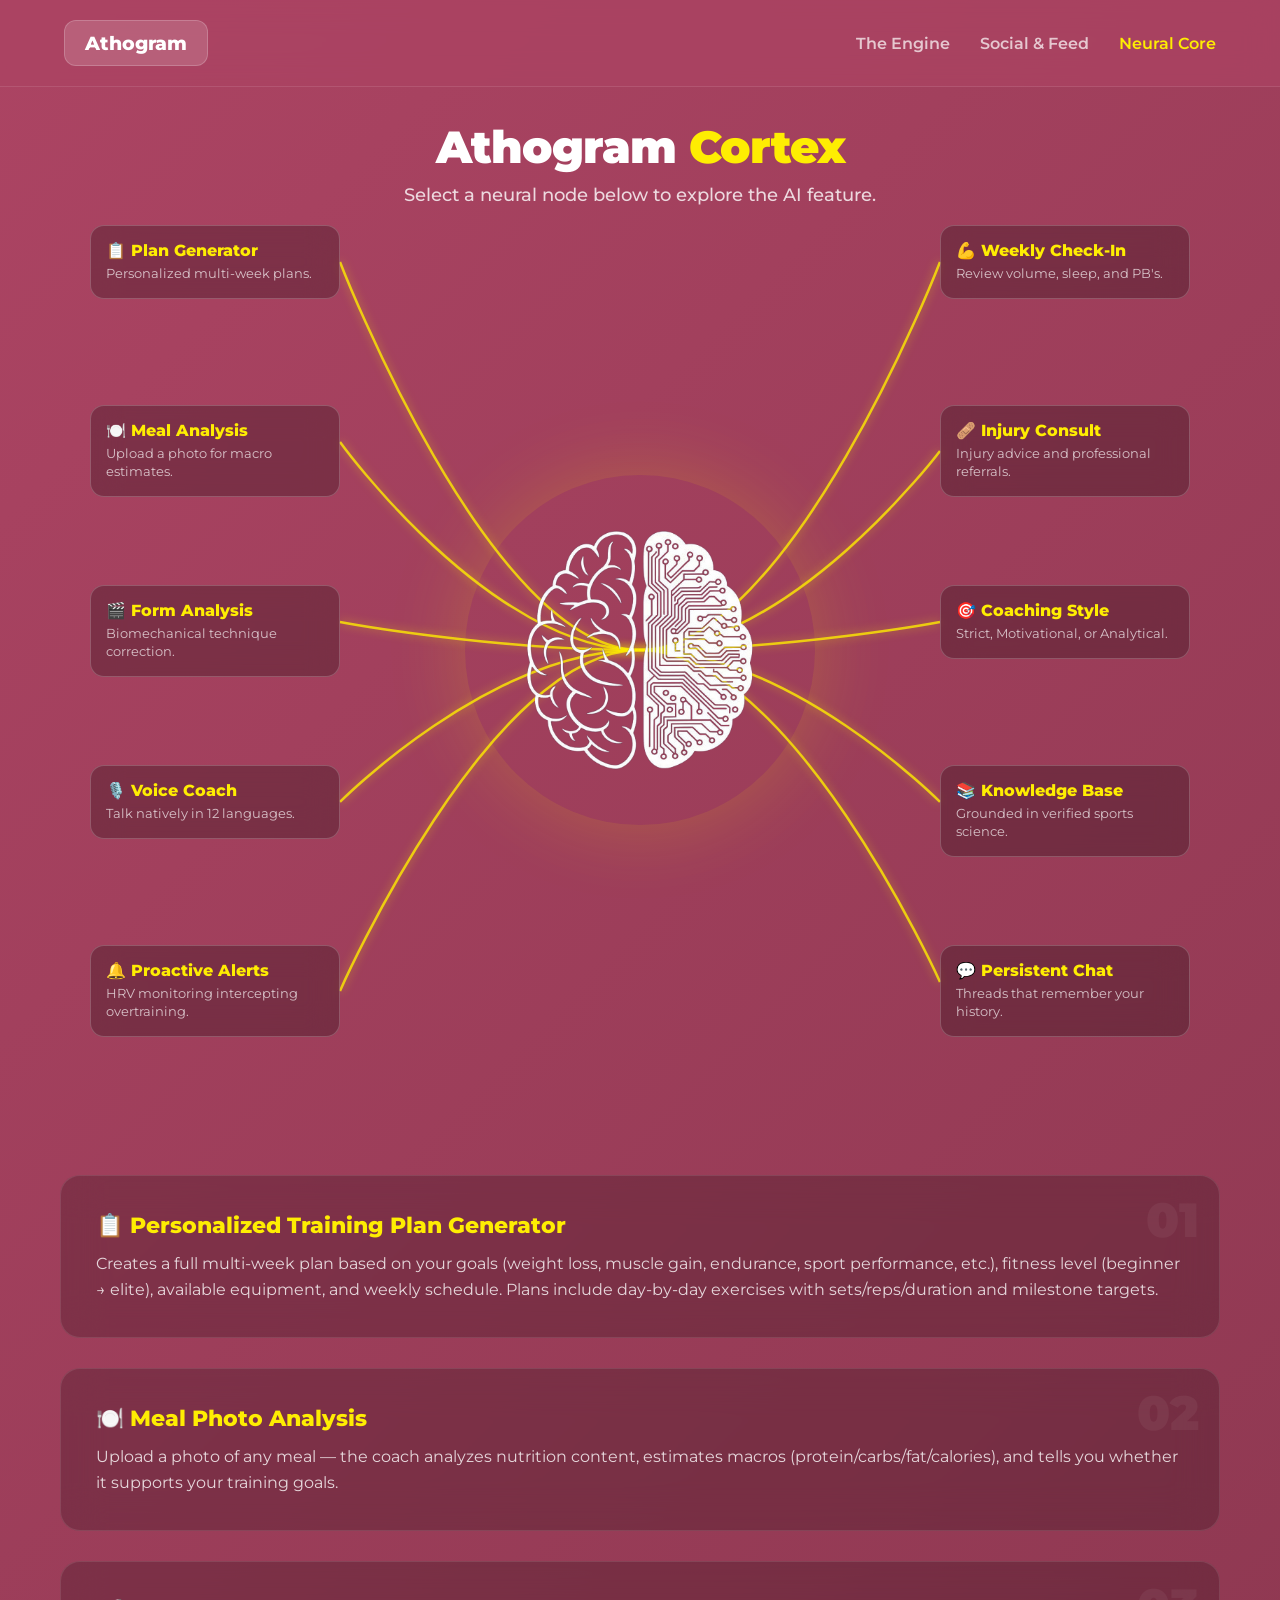
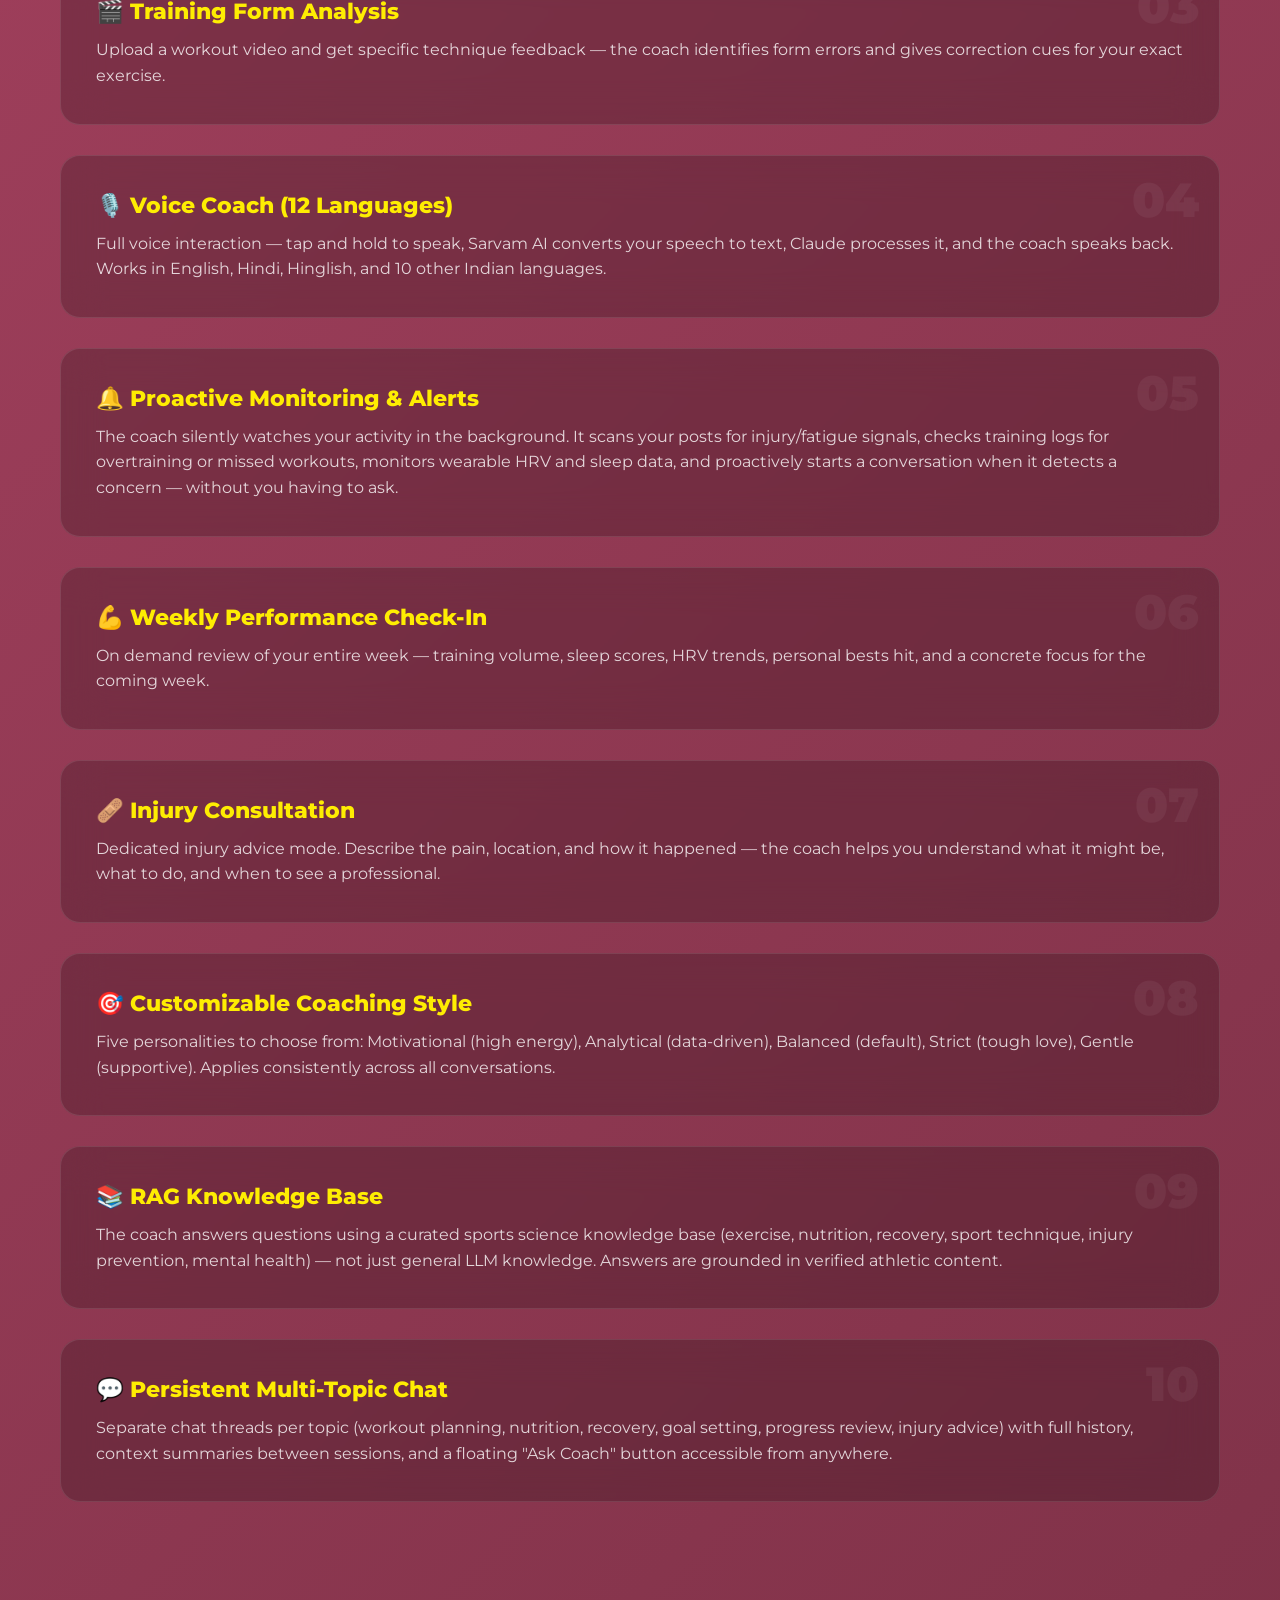
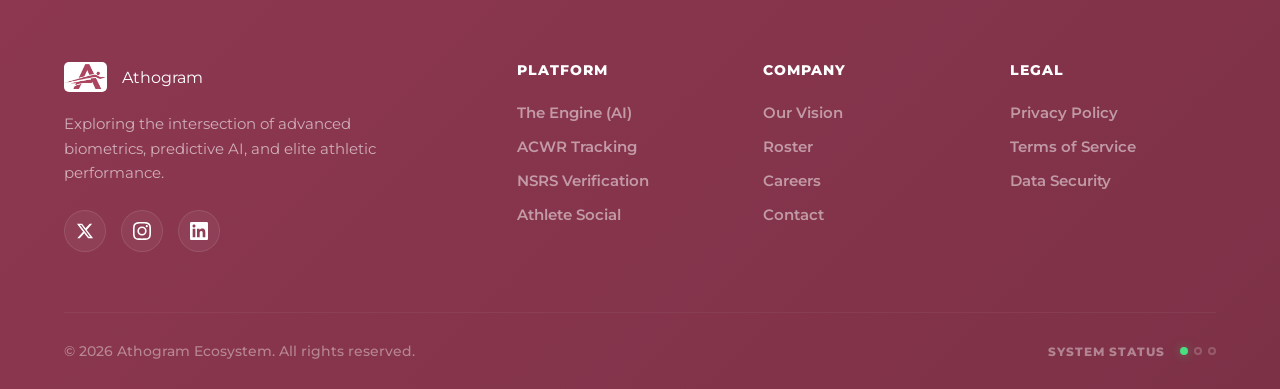
==== ai-brain.html @ 159684e1 "Add files via upload" ====
<!DOCTYPE html>
<html lang="en">
<head>
    <meta charset="UTF-8">
    <meta name="viewport" content="width=device-width, initial-scale=1.0">
    <title>Athogram | AI Features & Neural Core</title>
    <link href="https://fonts.googleapis.com/css2?family=Montserrat:wght@400;500;600;700;800;900&display=swap" rel="stylesheet">
    
    <link rel="stylesheet" href="ai-brain.css">
</head>
<body>

    <nav class="top-nav">
        <div class="logo-header-wrapper">
            <a href="index.html">
                <div class="logo-card">
                    Athogram
                </div>
            </a>
        </div>

        <button class="hamburger-btn" aria-label="Toggle Menu">
            <span></span><span></span><span></span>
        </button>

        <div class="nav-links">
            <a href="index.html">The Engine</a>
            <a href="social.html">Social & Feed</a>
            <a href="#" class="active">Neural Core</a>
        </div>
    </nav>

    <div class="page-title">
        <h1>Athogram <span style="color: var(--accent);">Cortex</span></h1>
        <p>Select a neural node below to explore the AI feature.</p>
    </div>

    <section class="neural-hero">
        <div class="neural-hub-wrapper" id="hub-container">
            <svg id="branch-canvas" width="100%" height="100%"></svg>

            <div class="brain-center" id="brain">
                <img src="images/brain.png" alt="Athogram AI Brain">
            </div>

            <a href="#feat-1" class="feature-node left-side" style="top: 0px;">
                <h3>📋 Plan Generator</h3>
                <p>Personalized multi-week plans.</p>
            </a>
            <a href="#feat-2" class="feature-node left-side" style="top: 180px;">
                <h3>🍽️ Meal Analysis</h3>
                <p>Upload a photo for macro estimates.</p>
            </a>
            <a href="#feat-3" class="feature-node left-side" style="top: 360px;">
                <h3>🎬 Form Analysis</h3>
                <p>Biomechanical technique correction.</p>
            </a>
            <a href="#feat-4" class="feature-node left-side" style="top: 540px;">
                <h3>🎙️ Voice Coach</h3>
                <p>Talk natively in 12 languages.</p>
            </a>
            <a href="#feat-5" class="feature-node left-side" style="top: 720px;">
                <h3>🔔 Proactive Alerts</h3>
                <p>HRV monitoring intercepting overtraining.</p>
            </a>

            <a href="#feat-6" class="feature-node right-side" style="top: 0px;">
                <h3>💪 Weekly Check-In</h3>
                <p>Review volume, sleep, and PB's.</p>
            </a>
            <a href="#feat-7" class="feature-node right-side" style="top: 180px;">
                <h3>🩹 Injury Consult</h3>
                <p>Injury advice and professional referrals.</p>
            </a>
            <a href="#feat-8" class="feature-node right-side" style="top: 360px;">
                <h3>🎯 Coaching Style</h3>
                <p>Strict, Motivational, or Analytical.</p>
            </a>
            <a href="#feat-9" class="feature-node right-side" style="top: 540px;">
                <h3>📚 Knowledge Base</h3>
                <p>Grounded in verified sports science.</p>
            </a>
            <a href="#feat-10" class="feature-node right-side" style="top: 720px;">
                <h3>💬 Persistent Chat</h3>
                <p>Threads that remember your history.</p>
            </a>
        </div>
    </section>

    <section class="feature-details-container">
        
        <div class="detail-card" id="feat-1">
            <span class="card-number">01</span>
            <h2>📋 Personalized Training Plan Generator</h2>
            <p>Creates a full multi-week plan based on your goals (weight loss, muscle gain, endurance, sport performance, etc.), fitness level (beginner → elite), available equipment, and weekly schedule. Plans include day-by-day exercises with sets/reps/duration and milestone targets.</p>
        </div>

        <div class="detail-card" id="feat-2">
            <span class="card-number">02</span>
            <h2>🍽️ Meal Photo Analysis</h2>
            <p>Upload a photo of any meal — the coach analyzes nutrition content, estimates macros (protein/carbs/fat/calories), and tells you whether it supports your training goals.</p>
        </div>

        <div class="detail-card" id="feat-3">
            <span class="card-number">03</span>
            <h2>🎬 Training Form Analysis</h2>
            <p>Upload a workout video and get specific technique feedback — the coach identifies form errors and gives correction cues for your exact exercise.</p>
        </div>

        <div class="detail-card" id="feat-4">
            <span class="card-number">04</span>
            <h2>🎙️ Voice Coach (12 Languages)</h2>
            <p>Full voice interaction — tap and hold to speak, Sarvam AI converts your speech to text, Claude processes it, and the coach speaks back. Works in English, Hindi, Hinglish, and 10 other Indian languages.</p>
        </div>

        <div class="detail-card" id="feat-5">
            <span class="card-number">05</span>
            <h2>🔔 Proactive Monitoring & Alerts</h2>
            <p>The coach silently watches your activity in the background. It scans your posts for injury/fatigue signals, checks training logs for overtraining or missed workouts, monitors wearable HRV and sleep data, and proactively starts a conversation when it detects a concern — without you having to ask.</p>
        </div>

        <div class="detail-card" id="feat-6">
            <span class="card-number">06</span>
            <h2>💪 Weekly Performance Check-In</h2>
            <p>On demand review of your entire week — training volume, sleep scores, HRV trends, personal bests hit, and a concrete focus for the coming week.</p>
        </div>

        <div class="detail-card" id="feat-7">
            <span class="card-number">07</span>
            <h2>🩹 Injury Consultation</h2>
            <p>Dedicated injury advice mode. Describe the pain, location, and how it happened — the coach helps you understand what it might be, what to do, and when to see a professional.</p>
        </div>

        <div class="detail-card" id="feat-8">
            <span class="card-number">08</span>
            <h2>🎯 Customizable Coaching Style</h2>
            <p>Five personalities to choose from: Motivational (high energy), Analytical (data-driven), Balanced (default), Strict (tough love), Gentle (supportive). Applies consistently across all conversations.</p>
        </div>

        <div class="detail-card" id="feat-9">
            <span class="card-number">09</span>
            <h2>📚 RAG Knowledge Base</h2>
            <p>The coach answers questions using a curated sports science knowledge base (exercise, nutrition, recovery, sport technique, injury prevention, mental health) — not just general LLM knowledge. Answers are grounded in verified athletic content.</p>
        </div>

        <div class="detail-card" id="feat-10">
            <span class="card-number">10</span>
            <h2>💬 Persistent Multi-Topic Chat</h2>
            <p>Separate chat threads per topic (workout planning, nutrition, recovery, goal setting, progress review, injury advice) with full history, context summaries between sessions, and a floating "Ask Coach" button accessible from anywhere.</p>
        </div>

    </section>

    <footer class="mega-footer">
            <div class="footer-grid">
                <div class="footer-brand-col">
                    <div class="footer-logo">
                         <img src="images/logo.jpg" alt="Athogram Logo" class="custom-logo">
                        <span class="brand-text">Athogram</span>
                    </div>
                    <p>Exploring the intersection of advanced biometrics, predictive AI, and elite athletic performance.
                    </p>
                    <div class="footer-social-links">
                        <a href="https://twitter.com/yourhandle" target="_blank" aria-label="Twitter" class="social-btn">
                            <svg viewBox="0 0 24 24" xmlns="http://www.w3.org/2000/svg"><path d="M18.244 2.25h3.308l-7.227 8.26 8.502 11.24H16.17l-5.214-6.817L4.99 21.75H1.68l7.73-8.835L1.254 2.25H8.08l4.713 6.231zm-1.161 17.52h1.833L7.084 4.126H5.117z"/></svg>
                        </a>
                        <a href="https://instagram.com/yourhandle" target="_blank" aria-label="Instagram" class="social-btn">
                            <svg viewBox="0 0 24 24" xmlns="http://www.w3.org/2000/svg"><path d="M12 2.163c3.204 0 3.584.012 4.85.07 3.252.148 4.771 1.691 4.919 4.919.058 1.265.069 1.645.069 4.849 0 3.205-.012 3.584-.069 4.849-.149 3.225-1.664 4.771-4.919 4.919-1.266.058-1.644.07-4.85.07-3.204 0-3.584-.012-4.849-.07-3.26-.149-4.771-1.7-4.919-4.92-.058-1.265-.07-1.644-.07-4.849 0-3.204.013-3.583.07-4.849.149-3.227 1.664-4.771 4.919-4.919 1.266-.057 1.645-.069 4.849-.069zM12 0C8.741 0 8.333.014 7.053.072 2.695.272.273 2.69.073 7.052.014 8.333 0 8.741 0 12c0 3.259.014 3.668.072 4.948.2 4.358 2.618 6.78 6.98 6.98C8.333 23.986 8.741 24 12 24c3.259 0 3.668-.014 4.948-.072 4.354-.2 6.782-2.618 6.979-6.98.059-1.28.073-1.689.073-4.948 0-3.259-.014-3.667-.072-4.947-.196-4.354-2.617-6.78-6.979-6.98C15.668.014 15.259 0 12 0zm0 5.838a6.162 6.162 0 100 12.324 6.162 6.162 0 000-12.324zM12 16a4 4 0 110-8 4 4 0 010 8zm6.406-11.845a1.44 1.44 0 100 2.881 1.44 1.44 0 000-2.881z"/></svg>
                        </a>
                        <a href="https://linkedin.com/company/yourhandle" target="_blank" aria-label="LinkedIn" class="social-btn">
                            <svg viewBox="0 0 24 24" xmlns="http://www.w3.org/2000/svg"><path d="M20.447 20.452h-3.554v-5.569c0-1.328-.027-3.037-1.852-3.037-1.853 0-2.136 1.445-2.136 2.939v5.667H9.351V9h3.414v1.561h.046c.477-.9 1.637-1.85 3.37-1.85 3.601 0 4.267 2.37 4.267 5.455v6.286zM5.337 7.433c-1.144 0-2.063-.926-2.063-2.065 0-1.138.92-2.063 2.063-2.063 1.14 0 2.064.925 2.064 2.063 0 1.139-.925 2.065-2.064 2.065zm1.782 13.019H3.555V9h3.564v11.452zM22.225 0H1.771C.792 0 0 .774 0 1.729v20.542C0 23.227.792 24 1.771 24h20.451C23.2 24 24 23.227 24 22.271V1.729C24 .774 23.2 0 22.222 0h.003z"/></svg>
                        </a>
                    </div>
                </div>
                <div class="footer-links-col">
                    <h4>Platform</h4>
                    <a href="#">The Engine (AI)</a>
                    <a href="#">ACWR Tracking</a>
                    <a href="#">NSRS Verification</a>
                    <a href="#">Athlete Social</a>
                </div>
                <div class="footer-links-col">
                    <h4>Company</h4>
                    <a href="#">Our Vision</a>
                    <a href="#">Roster</a>
                    <a href="#">Careers</a>
                    <a href="#">Contact</a>
                </div>
                <div class="footer-links-col">
                    <h4>Legal</h4>
                    <a href="#">Privacy Policy</a>
                    <a href="#">Terms of Service</a>
                    <a href="#">Data Security</a>
                </div>
            </div>
            <div class="footer-bottom-bar">
                <div class="copyright">
                    &copy; 2026 Athogram Ecosystem. All rights reserved.
                </div>
                <div class="social-dots">
                    <span>SYSTEM STATUS</span>
                    <div class="dots">
                        <span class="dot active"></span>
                        <span class="dot"></span>
                        <span class="dot"></span>
                    </div>
                </div>
            </div>
        </footer>
<div class="mobile-menu-overlay" id="mobile-menu">
        <div class="mobile-nav-links">
            <a href="index.html">The Engine</a>
            <a href="social.html">Social & Feed</a>
            <a href="#" class="active">Neural Core</a>
        </div>
    </div>
    <script src="ai-brain.js"></script>
</body>
</html>
---- ai-brain.css ----
/* =========================================
   1. GLOBAL RESETS & VARIABLES
========================================= */
:root {
    --primary: #Ac4463;
    --accent: #feed02;
    --dark: #0f0508;
    --white: #ffffff;
}

* {
    margin: 0;
    padding: 0;
    box-sizing: border-box;
}

html {
    scroll-behavior: smooth;
}

body {
    background: linear-gradient(135deg, var(--primary) 0%, #7d3147 100%);
    color: var(--white);
    font-family: 'Montserrat', sans-serif;
    overflow-x: hidden;
    min-height: 100vh;
}

a {
    text-decoration: none;
}

/* =========================================
   2. TOP NAVIGATION BAR
========================================= */
.top-nav {
    position: fixed;
    top: 0;
    left: 0;
    width: 100%;
    display: flex;
    justify-content: space-between;
    align-items: center;
    padding: 20px 5%;
    background: rgba(172, 68, 99, 0.7);
    backdrop-filter: blur(15px);
    border-bottom: 1px solid rgba(255, 255, 255, 0.1);
    z-index: 1000;
}

.logo-card {
    background: rgba(255, 255, 255, 0.15);
    padding: 10px 20px;
    border-radius: 12px;
    font-weight: 800;
    font-size: 1.2rem;
    border: 1px solid rgba(255, 255, 255, 0.2);
    color: var(--white);
}

.nav-links {
    display: flex;
    gap: 30px;
}

.nav-links a {
    color: rgba(255, 255, 255, 0.7);
    font-weight: 600;
    transition: color 0.3s ease;
}

.nav-links a:hover,
.nav-links a.active {
    color: var(--accent);
}

/* =========================================
   HAMBURGER BUTTON STYLING
========================================= */
.hamburger-btn {
    display: none;
    /* Hidden on desktop */
    flex-direction: column;
    justify-content: space-around;
    width: 30px;
    height: 24px;
    background: transparent;
    border: none;
    cursor: pointer;
    z-index: 1001;
}

.hamburger-btn span {
    width: 100%;
    height: 3px;
    background-color: var(--white);
    border-radius: 10px;
    transition: all 0.3s linear;
}

/* Hide links and show hamburger on smaller screens */
@media (max-width: 950px) {
    .hamburger-btn {
        display: flex;
    }

    .nav-links {
        display: none;
        /* Hides desktop links */
    }
}

/* =========================================
   3. HEADER / TITLE
========================================= */
.page-title {
    text-align: center;
    margin-top: 120px;
    margin-bottom: 20px;
}

.page-title h1 {
    font-size: 2.8rem;
    font-weight: 900;
    letter-spacing: -1px;
}

.page-title p {
    color: rgba(255, 255, 255, 0.8);
    font-size: 1.1rem;
    font-weight: 500;
    margin-top: 10px;
}

/* =========================================
   4. LOCKED NEURAL DIAGRAM
========================================= */
.neural-hero {
    display: flex;
    justify-content: center;
    padding-bottom: 100px;
    width: 100%;
}

.neural-hub-wrapper {
    position: relative;
    width: 1100px;
    height: 850px;
}

#branch-canvas {
    position: absolute;
    top: 0;
    left: 0;
    width: 100%;
    height: 100%;
    z-index: 1;
    pointer-events: none;
}

.branch-line {
    fill: none;
    stroke: rgba(254, 237, 2, 0.8);
    stroke-width: 2.5;
    filter: drop-shadow(0 0 5px rgba(254, 237, 2, 0.6));
    stroke-dasharray: 1000;
    stroke-dashoffset: 1000;
    transition: stroke-dashoffset 1s cubic-bezier(0.4, 0, 0.2, 1);
}

.brain-center {
    position: absolute;
    top: 50%;
    left: 50%;
    transform: translate(-50%, -50%);
    width: 350px;
    height: 350px;
    z-index: 10;
    border-radius: 50%;
    box-shadow: 0 0 80px rgba(254, 237, 2, 0.2);
    animation: breathe 3s infinite alternate ease-in-out;
}

.brain-center img {
    width: 100%;
    height: 100%;
    object-fit: contain;
}

/* =========================================
   5. FEATURE NODES (Floating Buttons)
========================================= */
.feature-node {
    position: absolute;
    width: 250px;
    background: rgba(0, 0, 0, 0.25);
    backdrop-filter: blur(15px);
    border: 1px solid rgba(255, 255, 255, 0.2);
    border-radius: 14px;
    padding: 15px;
    z-index: 5;
    opacity: 0;
    color: var(--white);
    transition: all 0.3s ease;
}

.feature-node.visible {
    opacity: 1;
}

.feature-node:hover {
    border-color: var(--accent);
    transform: scale(1.05);
    box-shadow: 0 10px 30px rgba(0, 0, 0, 0.3);
}

.feature-node h3 {
    font-size: 1rem;
    font-weight: 800;
    color: var(--accent);
    margin-bottom: 5px;
}

.feature-node p {
    font-size: 0.8rem;
    color: rgba(255, 255, 255, 0.7);
    line-height: 1.4;
}

.left-side {
    left: 0;
}

.right-side {
    right: 0;
}

/* =========================================
   6. 2-COLUMN DETAIL CARDS
========================================= */
.feature-details-container {
    max-width: 1200px;
    margin: 0 auto 100px auto;
    padding: 0 20px;
    display: grid;
    grid-template-columns: 1fr;
    gap: 30px;
}

.detail-card {
    background: rgba(0, 0, 0, 0.2);
    backdrop-filter: blur(20px);
    border: 1px solid rgba(255, 255, 255, 0.1);
    border-radius: 20px;
    padding: 35px;
    scroll-margin-top: 100px;
    position: relative;
    overflow: hidden;
    transition: all 0.4s ease;
}

.detail-card:target {
    border-color: var(--accent);
    box-shadow: 0 0 30px rgba(254, 237, 2, 0.2);
    background: rgba(0, 0, 0, 0.4);
}

.detail-card h2 {
    font-size: 1.4rem;
    font-weight: 800;
    color: var(--accent);
    margin-bottom: 12px;
}

.detail-card p {
    font-size: 1rem;
    color: rgba(255, 255, 255, 0.8);
    line-height: 1.6;
}

.card-number {
    font-size: 3rem;
    font-weight: 900;
    position: absolute;
    top: 15px;
    right: 20px;
    color: rgba(255, 255, 255, 0.05);
}

/* =========================================
   MEGA FOOTER (Standalone & Responsive)
========================================= */
.mega-footer {
    width: 100%;
    margin-top: 40px;
    padding-top: 60px;
    padding-left: 5%;  /* Added left margin/padding */
    padding-right: 5%; /* Added right margin/padding */
    display: flex;
    flex-direction: column;
}

.footer-grid {
    display: grid;
    grid-template-columns: 2fr 1fr 1fr 1fr;
    gap: 40px;
    margin-bottom: 60px;
}

.footer-brand-col {
    padding-right: 40px;
}

.footer-logo {
    display: flex;
    align-items: center;
    gap: 15px;
    margin-bottom: 20px;
}
.footer-logo img{
        height: 30px;
    border-radius: 5px;
}

.footer-brand-col p {
    font-size: 0.95rem;
    color: rgba(255, 255, 255, 0.6);
    line-height: 1.6;
    max-width: 350px;
}

.footer-links-col {
    display: flex;
    flex-direction: column;
    gap: 15px;
}

.footer-links-col h4 {
    font-size: 0.85rem;
    font-weight: 800;
    text-transform: uppercase;
    letter-spacing: 1px;
    margin-bottom: 10px;
}

.footer-links-col a {
    text-decoration: none;
    font-size: 0.95rem;
    color: rgba(255, 255, 255, 0.5);
    font-weight: 600;
    transition: all 0.3s;
    width: fit-content;
}

.footer-links-col a:hover {
    color: var(--accent);
    transform: translateX(3px);
}

.footer-bottom-bar {
    display: flex;
    justify-content: space-between;
    align-items: center;
    padding: 30px 0;
    border-top: 1px solid rgba(255, 255, 255, 0.05);
}

.copyright {
    font-size: 0.85rem;
    color: rgba(255, 255, 255, 0.4);
    font-weight: 500;
}

.social-dots {
    display: flex;
    align-items: center;
    gap: 15px;
    font-size: 0.75rem;
    font-weight: 800;
    color: rgba(255, 255, 255, 0.4);
    letter-spacing: 1px;
}

.dots {
    display: flex;
    gap: 6px;
}

.dot {
    width: 8px;
    height: 8px;
    border-radius: 50%;
    border: 2px solid rgba(255, 255, 255, 0.2);
}

.dot.active {
    background: #4ade80;
    border-color: #4ade80;
    box-shadow: 0 0 10px rgba(74, 222, 128, 0.4);
}

/* FOOTER SOCIAL BUTTONS */
.footer-social-links {
    display: flex;
    gap: 15px;
    margin-top: 25px;
}

.social-btn {
    width: 42px;
    height: 42px;
    border-radius: 50%;
    display: flex;
    align-items: center;
    justify-content: center;
    background: rgba(255, 255, 255, 0.05);
    border: 1px solid rgba(255, 255, 255, 0.1);
    color: var(--white); 
    text-decoration: none;
    transition: all 0.3s ease;
}

.social-btn svg {
    width: 18px;
    height: 18px;
    fill: currentColor;
    transition: transform 0.3s ease;
}

.social-btn:hover {
    background: var(--primary); 
    border-color: var(--primary);
    transform: translateY(-4px);
    box-shadow: 0 8px 20px rgba(172, 68, 99, 0.3);
}

.social-btn:hover svg {
    transform: scale(1.1);
}

/* RESPONSIVE FOOTER STACK */
@media (max-width: 768px) {
    .footer-grid {
        grid-template-columns: 1fr;
        gap: 30px;
    }

    .footer-brand-col {
        padding-right: 0;
    }

    .footer-bottom-bar {
        flex-direction: column;
        gap: 20px;
        text-align: center;
    }
}


/* =========================================
   8. RESPONSIVE SCALING FIX
========================================= */
@keyframes breathe {
    0% {
        transform: translate(-50%, -50%) scale(0.98);
    }

    100% {
        transform: translate(-50%, -50%) scale(1.02);
        filter: drop-shadow(0 0 20px var(--accent));
    }
}

@keyframes breathe-mobile {
    0% {
        transform: scale(0.98);
    }

    100% {
        transform: scale(1.02);
        filter: drop-shadow(0 0 20px var(--accent));
    }
}

/* Laptops / Smaller Desktop Windows */
@media (max-width: 1250px) {
    .neural-hub-wrapper {
        transform: scale(0.85);
        transform-origin: top center;
        margin-bottom: -120px;
    }
}

/* Tablets */
@media (max-width: 950px) {
    .neural-hub-wrapper {
        transform: scale(0.65);
        margin-bottom: -250px;
    }

    .feature-details-container {
        grid-template-columns: 1fr;
    }
}

/* True Mobile Phone (Stacks into a column) */
@media (max-width: 768px) {
    .neural-hub-wrapper {
        width: 100%;
        height: auto;
        transform: none;
        display: flex;
        flex-direction: column;
        align-items: center;
        gap: 15px;
        margin-bottom: 50px;
    }

    .brain-center {
        position: relative;
        top: auto;
        left: auto;
        transform: none;
        width: 250px;
        height: 250px;
        margin-bottom: 20px;
        animation: breathe-mobile 3s infinite alternate ease-in-out;
    }

    #branch-canvas {
        display: none;
    }

    /* No lines on mobile */
    .feature-node {
        position: relative;
        top: auto !important;
        left: auto !important;
        right: auto !important;
        width: 90%;
        max-width: 400px;
        opacity: 1;
        /* Instant show on mobile */
    }

    .footer-grid {
        flex-direction: column;
    }

    .footer-bottom-bar {
        flex-direction: column;
        gap: 20px;
        text-align: center;
    }
}

/* =========================================
   MOBILE MENU OVERLAY & ANIMATIONS
========================================= */
.mobile-menu-overlay {
    position: fixed;
    top: 0;
    left: 0;
    width: 100%;
    height: 100vh;
    background: rgba(15, 5, 8, 0.502);
    /* Deep dark background */
    backdrop-filter: blur(20px);
    z-index: 999;
    /* Sits just below the top navbar */
    display: flex;
    flex-direction: column;
    justify-content: center;
    align-items: center;
    opacity: 0;
    pointer-events: none;
    transition: all 0.4s ease;
}

.mobile-menu-overlay.active {
    opacity: 1;
    pointer-events: auto;
}

.mobile-nav-links {
    display: flex;
    flex-direction: column;
    gap: 40px;
    text-align: center;
}

.mobile-nav-links a {
    font-size: 2rem;
    font-weight: 800;
    color: var(--white);
    text-decoration: none;
    transition: color 0.3s;
}

.mobile-nav-links a.active,
.mobile-nav-links a:hover {
    color: var(--accent);
}

/* Hamburger Animation (Turns into an X when active) */
.hamburger-btn.active span:nth-child(1) {
    transform: translateY(10.5px) rotate(45deg);
}

.hamburger-btn.active span:nth-child(2) {
    opacity: 0;
}

.hamburger-btn.active span:nth-child(3) {
    transform: translateY(-10.5px) rotate(-45deg);
}
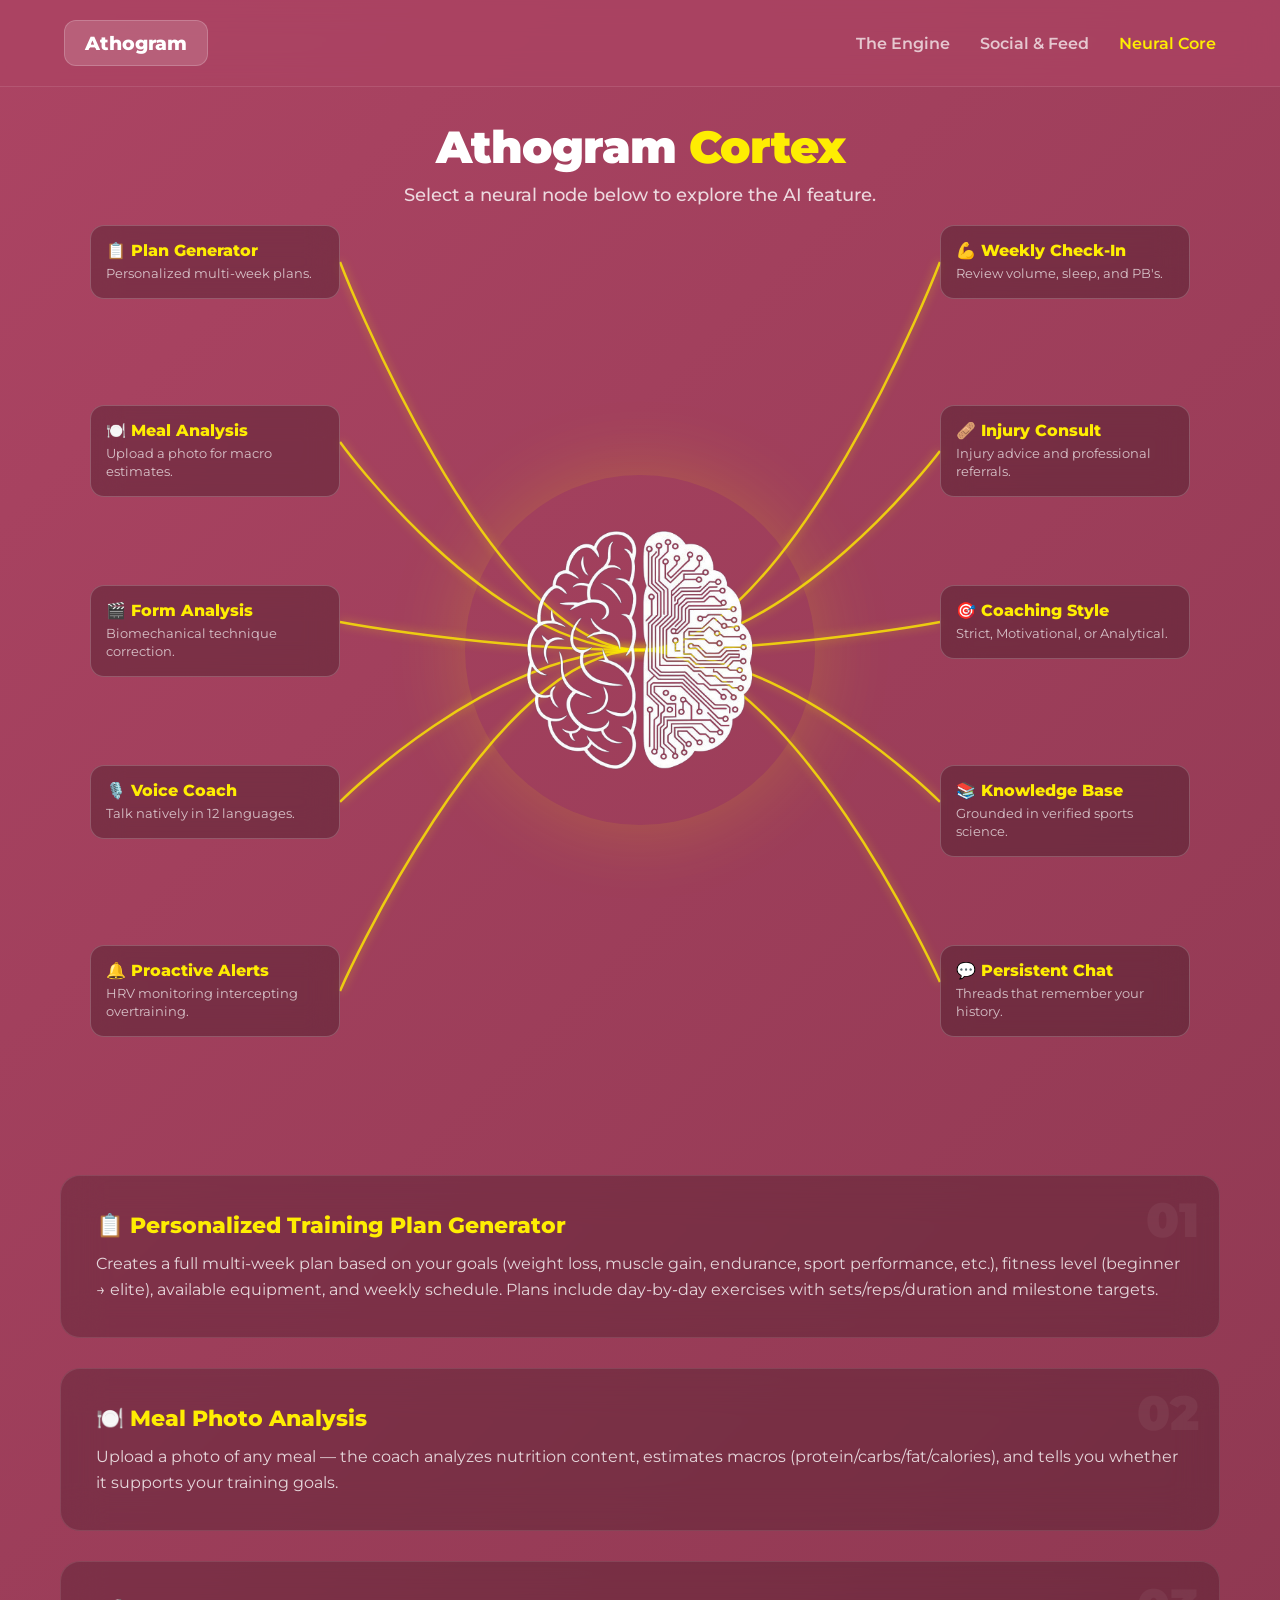
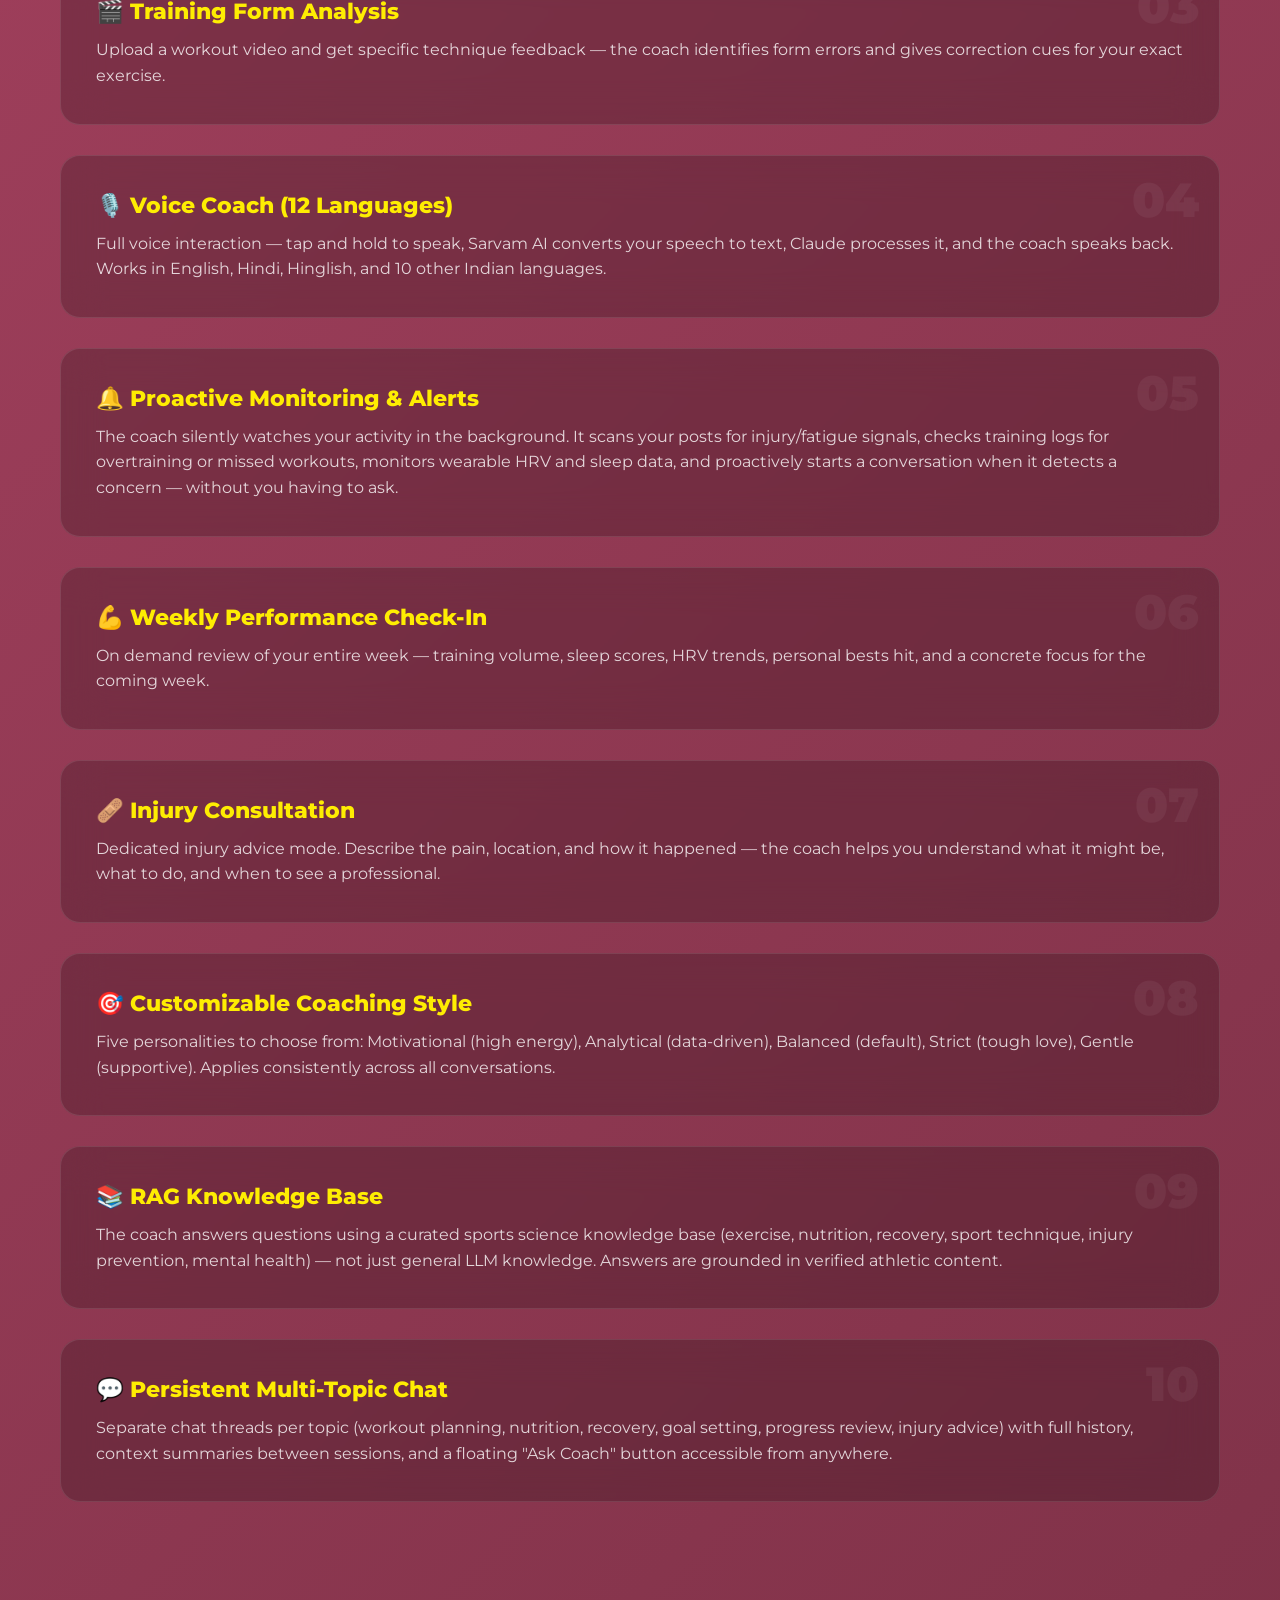
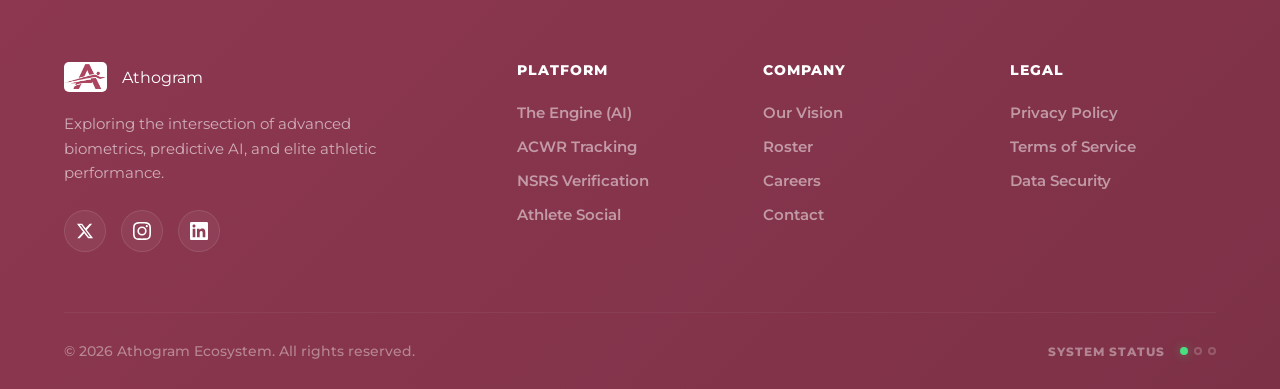
==== commit 0975bec1: "Add files via upload" ====
--- a/ai-brain.html
+++ b/ai-brain.html
@@ -211,7 +211,8 @@
         <div class="mobile-nav-links">
             <a href="index.html">The Engine</a>
             <a href="social.html">Social & Feed</a>
-            <a href="#" class="active">Neural Core</a>
+            <a href="ai-brain.html" class="active">Neural Core</a>
+             <a href="enroll.html">Enroll Now</a>
         </div>
     </div>
     <script src="ai-brain.js"></script>
